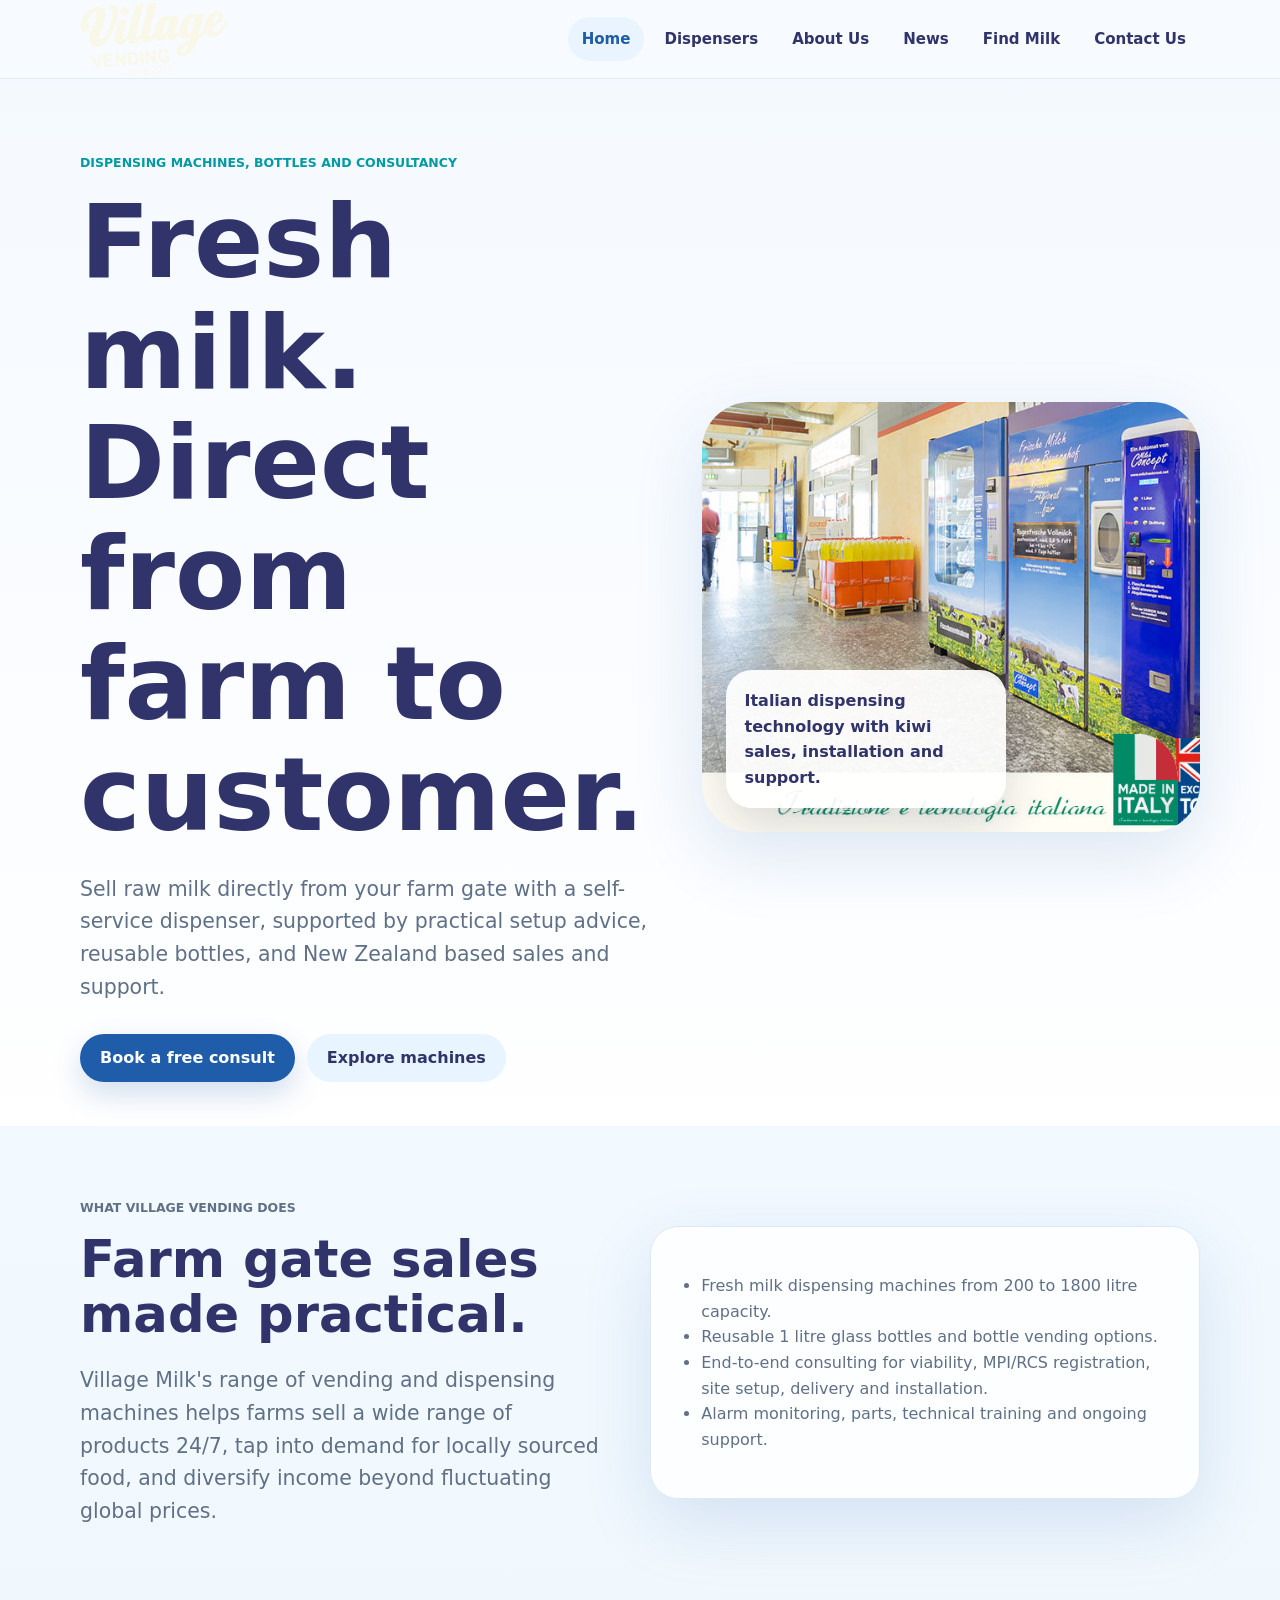
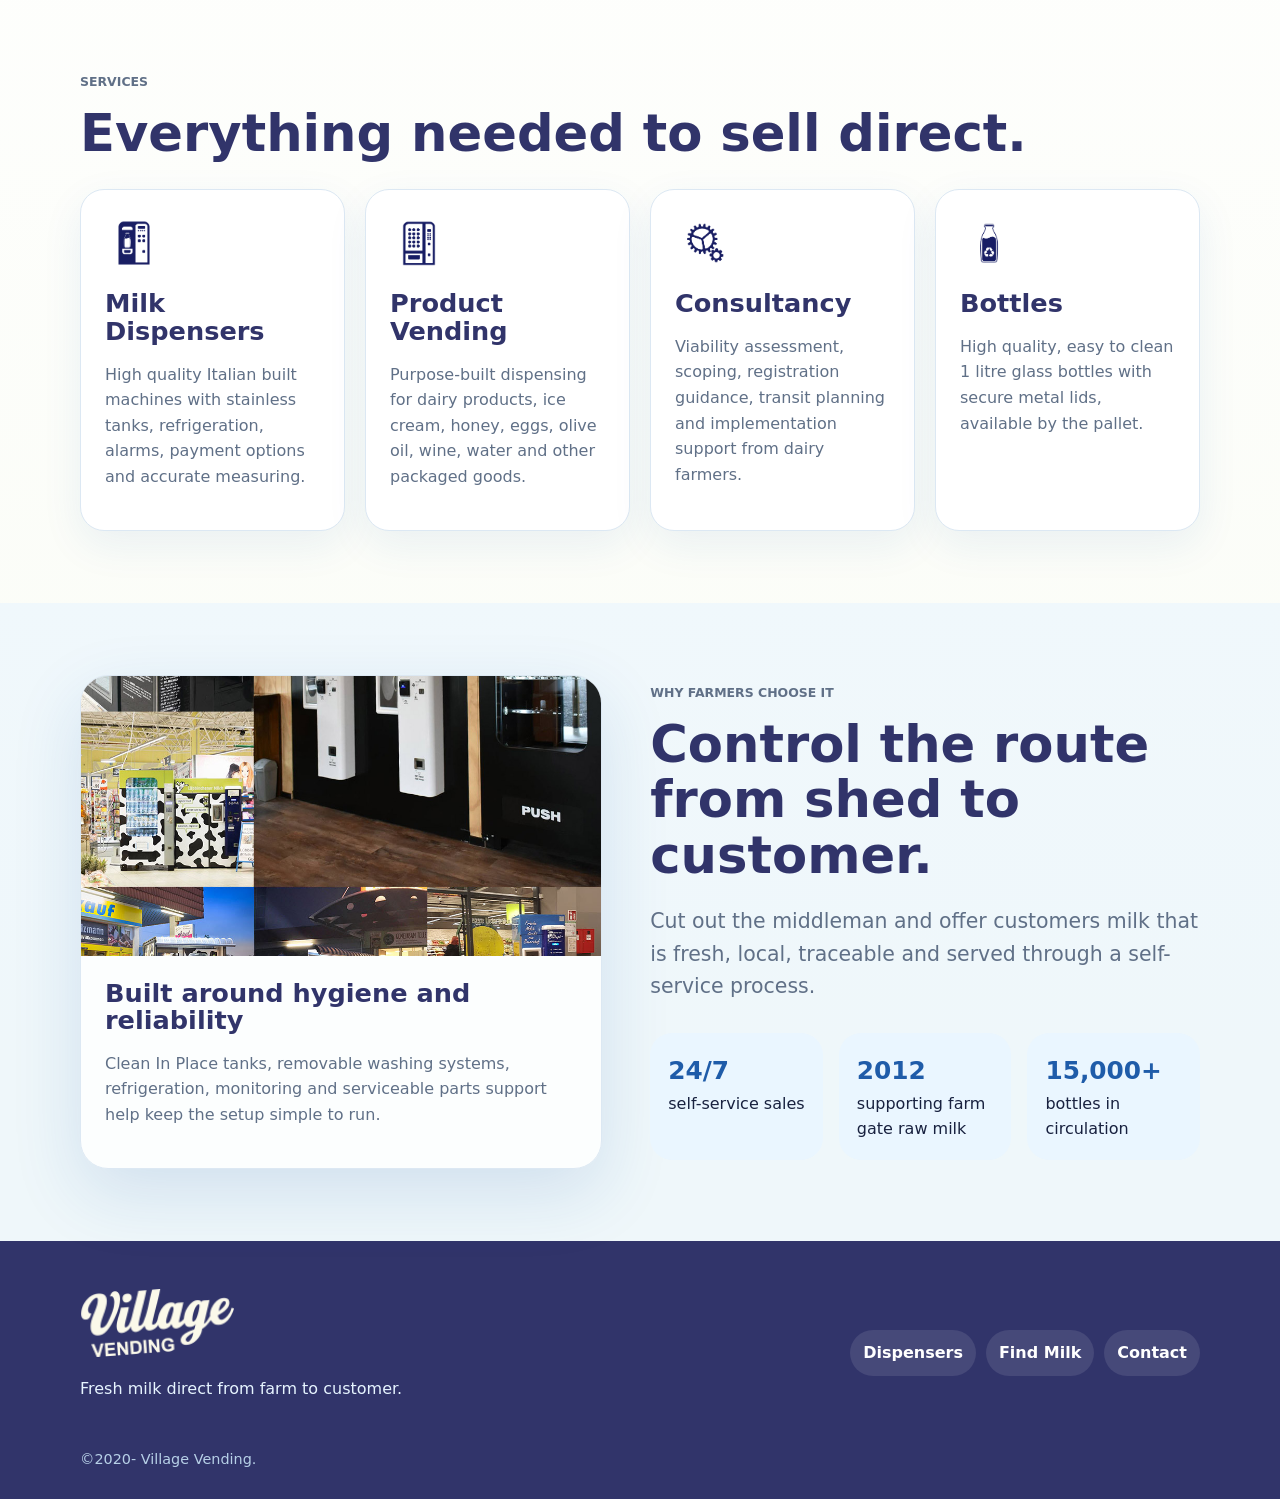
==== index.html @ 5accd47a "Inital Prototype" ====
<!doctype html>
<html lang="en-NZ">
<head>
  <meta charset="utf-8">
  <meta name="viewport" content="width=device-width, initial-scale=1">
  <meta name="description" content="Fresh raw milk direct from farm to customer, self-service dispensing machines, reusable bottles and consultancy.">
  <title>Village Vending | Farm Gate Milk Dispensers</title>
  <link rel="icon" href="assets/images/VM-logo-blue_on_white.jpg">
  <link rel="stylesheet" href="assets/css/styles.css">
</head>
<body>
  <header class="site-header">
    <div class="container nav-shell">
      <a class="brand" href="index.html" aria-label="Village Vending home"><img src="assets/images/VillageVending-Logo-210728.png" alt="Village Vending"></a>
      <nav class="desktop-nav" aria-label="Main navigation">
        <a href="index.html" aria-current="page">Home</a>
        <a href="dispensers.html">Dispensers</a>
        <a href="about-us.html">About Us</a>
        <a href="news.html">News</a>
        <a href="find-milk.html">Find Milk</a>
        <a href="contact-us.html">Contact Us</a>
      </nav>
      <button class="menu-button" type="button" aria-label="Open menu" aria-expanded="false" data-menu-button><span></span></button>
    </div>
    <nav class="container mobile-panel" aria-label="Mobile navigation" data-mobile-panel>
      <a href="index.html" aria-current="page">Home</a>
      <a href="dispensers.html">Dispensers</a>
      <a href="about-us.html">About Us</a>
      <a href="news.html">News</a>
      <a href="find-milk.html">Find Milk</a>
      <a href="contact-us.html">Contact Us</a>
    </nav>
  </header>

  <main>
    <section class="hero">
      <div class="container hero-grid">
        <div>
          <p class="eyebrow">Dispensing machines, bottles and consultancy</p>
          <h1>Fresh milk. Direct from farm to customer.</h1>
          <p class="lead">Sell raw milk directly from your farm gate with a self-service dispenser, supported by practical setup advice, reusable bottles, and New Zealand based sales and support.</p>
          <div class="hero-actions">
            <a class="button" href="contact-us.html">Book a free consult</a>
            <a class="button secondary" href="dispensers.html">Explore machines</a>
          </div>
        </div>
        <div class="hero-media">
          <img src="assets/images/Vending-Dispensing-Machines-Web-Mod400-instore-4.jpg" alt="Village Vending milk dispensing machine in store">
          <div class="hero-badge">Italian dispensing technology with kiwi sales, installation and support.</div>
        </div>
      </div>
    </section>

    <section class="section soft">
      <div class="container split">
        <div>
          <p class="eyebrow">What Village Vending does</p>
          <h2>Farm gate sales made practical.</h2>
          <p class="lead">Village Milk's range of vending and dispensing machines helps farms sell a wide range of products 24/7, tap into demand for locally sourced food, and diversify income beyond fluctuating global prices.</p>
        </div>
        <div class="panel pad">
          <ul class="check-list">
            <li>Fresh milk dispensing machines from 200 to 1800 litre capacity.</li>
            <li>Reusable 1 litre glass bottles and bottle vending options.</li>
            <li>End-to-end consulting for viability, MPI/RCS registration, site setup, delivery and installation.</li>
            <li>Alarm monitoring, parts, technical training and ongoing support.</li>
          </ul>
        </div>
      </div>
    </section>

    <section class="section">
      <div class="container">
        <p class="eyebrow">Services</p>
        <h2>Everything needed to sell direct.</h2>
        <div class="feature-grid" style="margin-top: 28px;">
          <article class="card icon-card">
            <img src="assets/images/icons-Milk-Dispensing-Machines.png" alt="">
            <h3>Milk Dispensers</h3>
            <p>High quality Italian built machines with stainless tanks, refrigeration, alarms, payment options and accurate measuring.</p>
          </article>
          <article class="card icon-card">
            <img src="assets/images/icons-Dispensers.png" alt="">
            <h3>Product Vending</h3>
            <p>Purpose-built dispensing for dairy products, ice cream, honey, eggs, olive oil, wine, water and other packaged goods.</p>
          </article>
          <article class="card icon-card">
            <img src="assets/images/icons-Consultancy.png" alt="">
            <h3>Consultancy</h3>
            <p>Viability assessment, scoping, registration guidance, transit planning and implementation support from dairy farmers.</p>
          </article>
          <article class="card icon-card">
            <img src="assets/images/icons-Bottle.png" alt="">
            <h3>Bottles</h3>
            <p>High quality, easy to clean 1 litre glass bottles with secure metal lids, available by the pallet.</p>
          </article>
        </div>
      </div>
    </section>

    <section class="section soft">
      <div class="container split">
        <div class="panel media-card">
          <img src="assets/images/MilkDispensers-2.jpg" alt="Fresh milk dispensing machines">
          <div class="card-body">
            <h3>Built around hygiene and reliability</h3>
            <p>Clean In Place tanks, removable washing systems, refrigeration, monitoring and serviceable parts support help keep the setup simple to run.</p>
          </div>
        </div>
        <div>
          <p class="eyebrow">Why farmers choose it</p>
          <h2>Control the route from shed to customer.</h2>
          <p class="lead">Cut out the middleman and offer customers milk that is fresh, local, traceable and served through a self-service process.</p>
          <div class="stat-row">
            <div class="stat"><strong>24/7</strong>self-service sales</div>
            <div class="stat"><strong>2012</strong>supporting farm gate raw milk</div>
            <div class="stat"><strong>15,000+</strong>bottles in circulation</div>
          </div>
        </div>
      </div>
    </section>
  </main>

  <footer class="site-footer">
    <div class="container footer-grid">
      <div>
        <img src="assets/images/VillageVending-Logo-210204-WhiteTransparent.png" alt="Village Vending">
        <p>Fresh milk direct from farm to customer.</p>
      </div>
      <nav class="footer-links" aria-label="Footer navigation">
        <a href="dispensers.html">Dispensers</a>
        <a href="find-milk.html">Find Milk</a>
        <a href="contact-us.html">Contact</a>
      </nav>
    </div>
    <div class="container copyright">©2020- Village Vending.</div>
  </footer>
  <script src="assets/js/main.js"></script>
</body>
</html>
---- assets/css/styles.css ----
:root {
  --blue-900: #31346a;
  --blue-700: #1f5ca9;
  --blue-500: #008ace;
  --teal: #009aa2;
  --green: #92cb58;
  --cream: #fffef4;
  --milk: #f7fbff;
  --ink: #18213f;
  --muted: #607087;
  --line: #dce8f3;
  --shadow: 0 24px 70px rgba(31, 92, 169, 0.14);
  --radius: 28px;
}

* {
  box-sizing: border-box;
}

html {
  scroll-behavior: smooth;
}

body {
  margin: 0;
  color: var(--ink);
  background: linear-gradient(180deg, #f4f9ff 0%, #ffffff 38%, #f8fbf2 100%);
  font-family: Inter, ui-sans-serif, system-ui, -apple-system, BlinkMacSystemFont, "Segoe UI", sans-serif;
  line-height: 1.6;
}

body.menu-open {
  overflow: hidden;
}

img {
  display: block;
  max-width: 100%;
}

a {
  color: var(--blue-700);
  text-decoration: none;
}

a:hover {
  color: var(--teal);
}

.container {
  width: min(1120px, calc(100% - 40px));
  margin: 0 auto;
}

.site-header {
  position: sticky;
  top: 0;
  z-index: 30;
  border-bottom: 1px solid rgba(220, 232, 243, 0.78);
  background: rgba(247, 251, 255, 0.86);
  backdrop-filter: blur(18px);
}

.nav-shell {
  min-height: 78px;
  display: flex;
  align-items: center;
  justify-content: space-between;
  gap: 24px;
}

.brand {
  display: inline-flex;
  align-items: center;
  gap: 12px;
  color: var(--blue-900);
  font-weight: 800;
}

.brand img {
  width: 148px;
  height: auto;
}

.desktop-nav {
  display: flex;
  align-items: center;
  gap: 6px;
}

.desktop-nav a,
.mobile-panel a {
  border-radius: 999px;
  color: var(--blue-900);
  font-size: 0.94rem;
  font-weight: 750;
  padding: 10px 14px;
}

.desktop-nav a[aria-current="page"],
.desktop-nav a:hover,
.mobile-panel a[aria-current="page"],
.mobile-panel a:hover {
  background: #e9f4ff;
  color: var(--blue-700);
}

.menu-button {
  display: none;
  width: 46px;
  height: 46px;
  border: 0;
  border-radius: 50%;
  background: var(--blue-900);
  color: #fff;
}

.menu-button span,
.menu-button::before,
.menu-button::after {
  content: "";
  display: block;
  width: 19px;
  height: 2px;
  margin: 4px auto;
  border-radius: 2px;
  background: currentColor;
}

.mobile-panel {
  display: none;
  border-top: 1px solid var(--line);
  padding: 14px 0 22px;
}

.mobile-panel.is-open {
  display: grid;
  gap: 8px;
}

.hero {
  position: relative;
  overflow: hidden;
  padding: 74px 0 44px;
}

.hero-grid {
  display: grid;
  grid-template-columns: minmax(0, 1fr) minmax(340px, 0.86fr);
  align-items: center;
  gap: 44px;
}

.eyebrow {
  margin: 0 0 14px;
  color: var(--teal);
  font-size: 0.78rem;
  font-weight: 850;
  text-transform: uppercase;
}

h1,
h2,
h3 {
  margin: 0;
  color: var(--blue-900);
  line-height: 1.08;
}

h1 {
  max-width: 760px;
  font-size: clamp(3rem, 8vw, 6.8rem);
}

.page-hero h1 {
  font-size: clamp(2.6rem, 6vw, 5rem);
}

h2 {
  font-size: clamp(2rem, 4vw, 3.2rem);
}

h3 {
  font-size: clamp(1.25rem, 2vw, 1.65rem);
}

.lead {
  max-width: 680px;
  margin: 22px 0 0;
  color: var(--muted);
  font-size: clamp(1.05rem, 1.8vw, 1.28rem);
}

.hero-actions,
.button-row {
  display: flex;
  flex-wrap: wrap;
  gap: 12px;
  margin-top: 30px;
}

.button,
button.button {
  display: inline-flex;
  align-items: center;
  justify-content: center;
  min-height: 48px;
  border: 0;
  border-radius: 999px;
  padding: 0 20px;
  background: var(--blue-700);
  color: #fff;
  font-weight: 850;
  cursor: pointer;
  box-shadow: 0 12px 30px rgba(31, 92, 169, 0.2);
}

.button:hover {
  background: var(--blue-900);
  color: #fff;
}

.button.secondary {
  background: #e8f4ff;
  color: var(--blue-900);
  box-shadow: none;
}

.button.green {
  background: var(--green);
  color: #173b28;
}

.hero-media {
  position: relative;
  min-height: 430px;
  border-radius: 48px;
  overflow: hidden;
  background: #e5f2fb;
  box-shadow: var(--shadow);
}

.hero-media img {
  width: 100%;
  height: 100%;
  min-height: 430px;
  object-fit: cover;
}

.hero-badge {
  position: absolute;
  left: 24px;
  bottom: 24px;
  max-width: 280px;
  border-radius: 26px;
  padding: 18px;
  background: rgba(255, 255, 255, 0.92);
  color: var(--blue-900);
  font-weight: 800;
  box-shadow: 0 18px 48px rgba(24, 33, 63, 0.16);
}

.section {
  padding: 72px 0;
}

.section.soft {
  background: rgba(232, 244, 255, 0.58);
}

.split {
  display: grid;
  grid-template-columns: minmax(0, 0.95fr) minmax(320px, 1fr);
  align-items: center;
  gap: 48px;
}

.panel {
  border: 1px solid var(--line);
  border-radius: var(--radius);
  background: rgba(255, 255, 255, 0.84);
  box-shadow: var(--shadow);
}

.panel.pad {
  padding: 30px;
}

.feature-grid,
.product-grid,
.location-grid,
.news-grid {
  display: grid;
  gap: 20px;
}

.feature-grid {
  grid-template-columns: repeat(4, minmax(0, 1fr));
}

.product-grid,
.news-grid {
  grid-template-columns: repeat(2, minmax(0, 1fr));
}

.location-grid {
  grid-template-columns: repeat(2, minmax(0, 1fr));
  align-items: start;
}

.card {
  min-height: 100%;
  border: 1px solid var(--line);
  border-radius: 24px;
  padding: 24px;
  background: #fff;
  box-shadow: 0 14px 42px rgba(31, 92, 169, 0.08);
}

.card.icon-card img {
  width: 58px;
  height: 58px;
  object-fit: contain;
  margin-bottom: 18px;
}

.card p,
.card li,
.section p,
.section li {
  color: var(--muted);
}

.card ul,
.check-list {
  padding-left: 20px;
}

.media-card {
  overflow: hidden;
  padding: 0;
}

.media-card img {
  width: 100%;
  height: 280px;
  object-fit: cover;
}

.media-card .card-body {
  padding: 24px;
}

.stat-row {
  display: grid;
  grid-template-columns: repeat(3, minmax(0, 1fr));
  gap: 16px;
  margin-top: 30px;
}

.stat {
  border-radius: 22px;
  padding: 18px;
  background: #eaf6ff;
}

.stat strong {
  display: block;
  color: var(--blue-700);
  font-size: 1.55rem;
}

.page-hero {
  padding: 74px 0 58px;
  background: linear-gradient(135deg, #e8f4ff 0%, #ffffff 54%, #f3faea 100%);
}

.kicker-list {
  display: flex;
  flex-wrap: wrap;
  gap: 10px;
  margin-top: 24px;
}

.kicker-list span {
  border-radius: 999px;
  padding: 9px 13px;
  background: #fff;
  color: var(--blue-900);
  font-size: 0.9rem;
  font-weight: 800;
}

.contact-layout {
  display: grid;
  grid-template-columns: minmax(290px, 0.78fr) minmax(0, 1fr);
  gap: 34px;
  align-items: start;
}

.contact-list {
  display: grid;
  gap: 18px;
}

.contact-list p {
  margin: 4px 0 0;
}

.form-grid {
  display: grid;
  grid-template-columns: repeat(2, minmax(0, 1fr));
  gap: 18px;
}

.field {
  display: grid;
  gap: 8px;
}

.field.full {
  grid-column: 1 / -1;
}

label {
  color: var(--blue-900);
  font-weight: 850;
}

input,
select,
textarea {
  width: 100%;
  border: 1px solid var(--line);
  border-radius: 18px;
  padding: 13px 15px;
  color: var(--ink);
  background: #fafdff;
  font: inherit;
}

select[multiple] {
  min-height: 132px;
}

textarea {
  min-height: 142px;
  resize: vertical;
}

input:focus,
select:focus,
textarea:focus {
  border-color: var(--blue-500);
  outline: 3px solid rgba(0, 138, 206, 0.15);
}

.conditional-field[hidden] {
  display: none;
}

.form-note,
.success-note {
  grid-column: 1 / -1;
  margin: 0;
  color: var(--muted);
  font-size: 0.94rem;
}

.success-note {
  display: none;
  border-radius: 18px;
  padding: 14px 16px;
  background: #eff9e8;
  color: #315d22;
  font-weight: 800;
}

.success-note.is-visible {
  display: block;
}

.map-frame {
  width: 100%;
  min-height: 360px;
  border: 0;
  border-radius: 28px;
}

.site-footer {
  padding: 48px 0 28px;
  background: var(--blue-900);
  color: #e6f4ff;
}

.footer-grid {
  display: grid;
  grid-template-columns: 1fr auto;
  gap: 30px;
  align-items: center;
}

.site-footer img {
  width: 154px;
  margin-bottom: 18px;
}

.footer-links {
  display: flex;
  flex-wrap: wrap;
  gap: 10px;
  justify-content: flex-end;
}

.footer-links a {
  border-radius: 999px;
  padding: 10px 13px;
  background: rgba(255, 255, 255, 0.1);
  color: #fff;
  font-weight: 800;
}

.copyright {
  margin-top: 30px;
  color: #b7d0e7;
  font-size: 0.9rem;
}

@media (max-width: 900px) {
  .desktop-nav {
    display: none;
  }

  .menu-button {
    display: block;
  }

  .hero-grid,
  .split,
  .contact-layout {
    grid-template-columns: 1fr;
  }

  .hero-media {
    min-height: 360px;
  }

  .hero-media img {
    min-height: 360px;
  }

  .feature-grid,
  .product-grid,
  .location-grid,
  .news-grid,
  .stat-row {
    grid-template-columns: 1fr;
  }
}

@media (max-width: 640px) {
  .container {
    width: min(100% - 28px, 1120px);
  }

  .brand img {
    width: 132px;
  }

  .hero,
  .page-hero {
    padding-top: 48px;
  }

  .section {
    padding: 52px 0;
  }

  .form-grid {
    grid-template-columns: 1fr;
  }

  .panel.pad,
  .card {
    padding: 20px;
  }

  .footer-grid {
    grid-template-columns: 1fr;
  }

  .footer-links {
    justify-content: flex-start;
  }
}
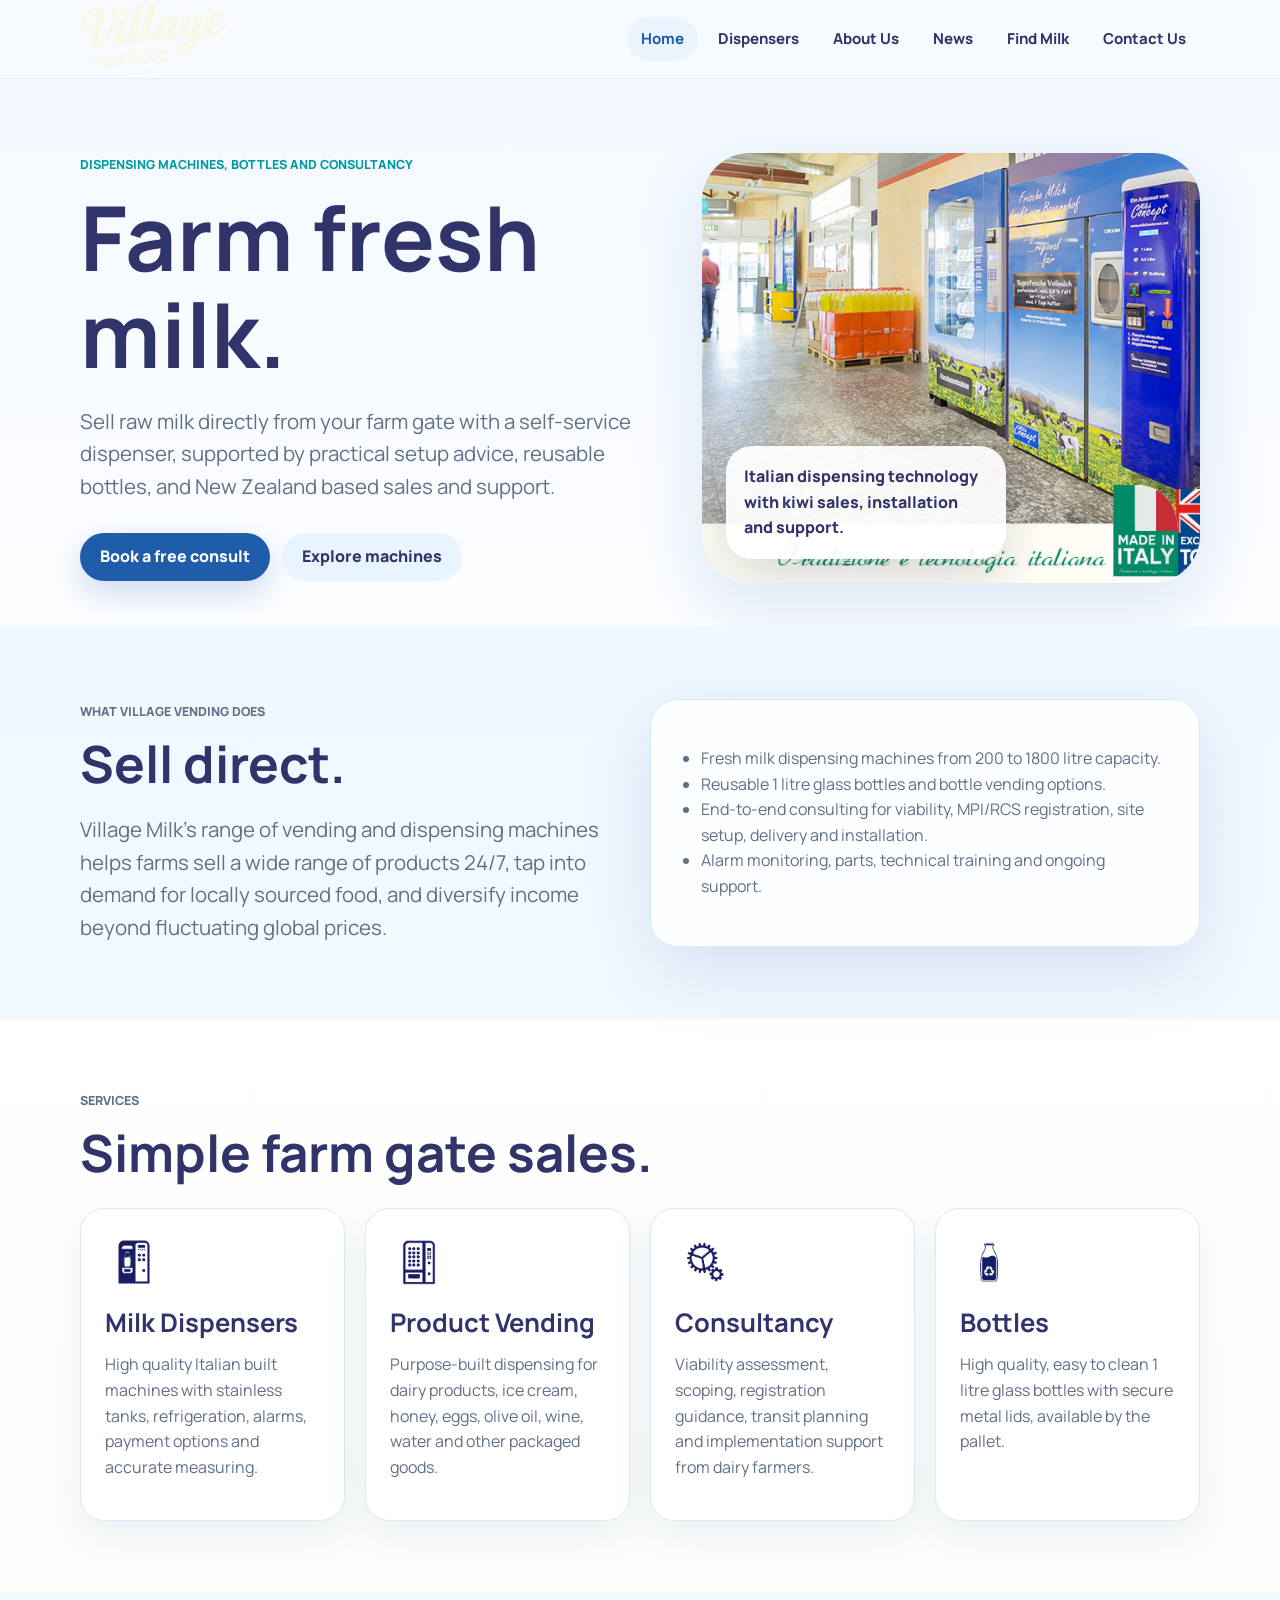
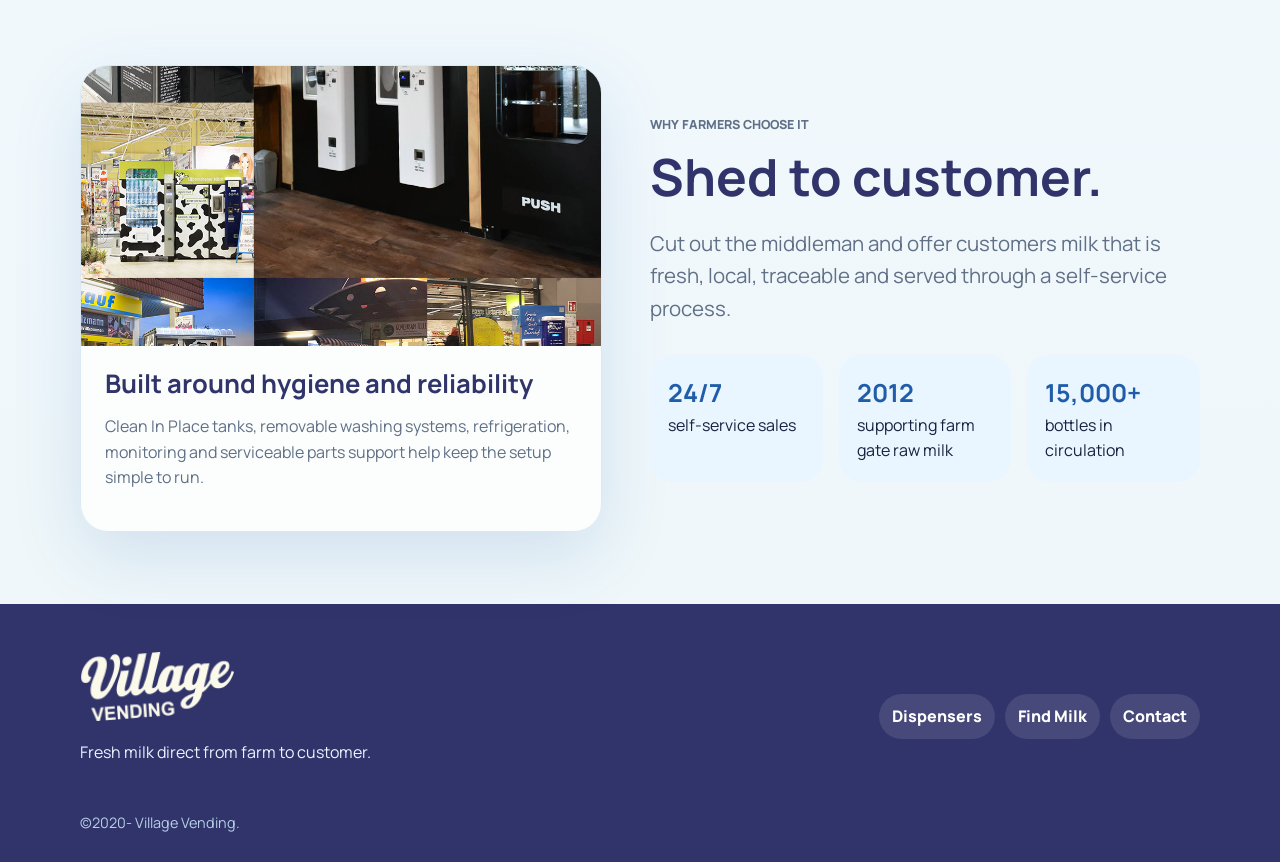
==== commit d6ad832d: "Refine headings and text for clarity across multiple pages" ====
--- a/index.html
+++ b/index.html
@@ -37,7 +37,7 @@
       <div class="container hero-grid">
         <div>
           <p class="eyebrow">Dispensing machines, bottles and consultancy</p>
-          <h1>Fresh milk. Direct from farm to customer.</h1>
+          <h1>Farm fresh milk.</h1>
           <p class="lead">Sell raw milk directly from your farm gate with a self-service dispenser, supported by practical setup advice, reusable bottles, and New Zealand based sales and support.</p>
           <div class="hero-actions">
             <a class="button" href="contact-us.html">Book a free consult</a>
@@ -55,7 +55,7 @@
       <div class="container split">
         <div>
           <p class="eyebrow">What Village Vending does</p>
-          <h2>Farm gate sales made practical.</h2>
+          <h2>Sell direct.</h2>
           <p class="lead">Village Milk's range of vending and dispensing machines helps farms sell a wide range of products 24/7, tap into demand for locally sourced food, and diversify income beyond fluctuating global prices.</p>
         </div>
         <div class="panel pad">
@@ -72,7 +72,7 @@
     <section class="section">
       <div class="container">
         <p class="eyebrow">Services</p>
-        <h2>Everything needed to sell direct.</h2>
+        <h2>Simple farm gate sales.</h2>
         <div class="feature-grid" style="margin-top: 28px;">
           <article class="card icon-card">
             <img src="assets/images/icons-Milk-Dispensing-Machines.png" alt="">
@@ -109,7 +109,7 @@
         </div>
         <div>
           <p class="eyebrow">Why farmers choose it</p>
-          <h2>Control the route from shed to customer.</h2>
+          <h2>Shed to customer.</h2>
           <p class="lead">Cut out the middleman and offer customers milk that is fresh, local, traceable and served through a self-service process.</p>
           <div class="stat-row">
             <div class="stat"><strong>24/7</strong>self-service sales</div>
--- a/assets/css/styles.css
+++ b/assets/css/styles.css
@@ -1,3 +1,5 @@
+@import url("https://fonts.googleapis.com/css2?family=Manrope:wght@400;500;600;700;800&display=swap");
+
 :root {
   --blue-900: #31346a;
   --blue-700: #1f5ca9;
@@ -25,7 +27,7 @@
   margin: 0;
   color: var(--ink);
   background: linear-gradient(180deg, #f4f9ff 0%, #ffffff 38%, #f8fbf2 100%);
-  font-family: Inter, ui-sans-serif, system-ui, -apple-system, BlinkMacSystemFont, "Segoe UI", sans-serif;
+  font-family: "Google Sans Flex", "Manrope", ui-sans-serif, system-ui, -apple-system, BlinkMacSystemFont, "Segoe UI", sans-serif;
   line-height: 1.6;
 }
 
@@ -169,11 +171,11 @@
 
 h1 {
   max-width: 760px;
-  font-size: clamp(3rem, 8vw, 6.8rem);
+  font-size: clamp(2.9rem, 7vw, 5.9rem);
 }
 
 .page-hero h1 {
-  font-size: clamp(2.6rem, 6vw, 5rem);
+  font-size: clamp(2.5rem, 5vw, 4.35rem);
 }
 
 h2 {
